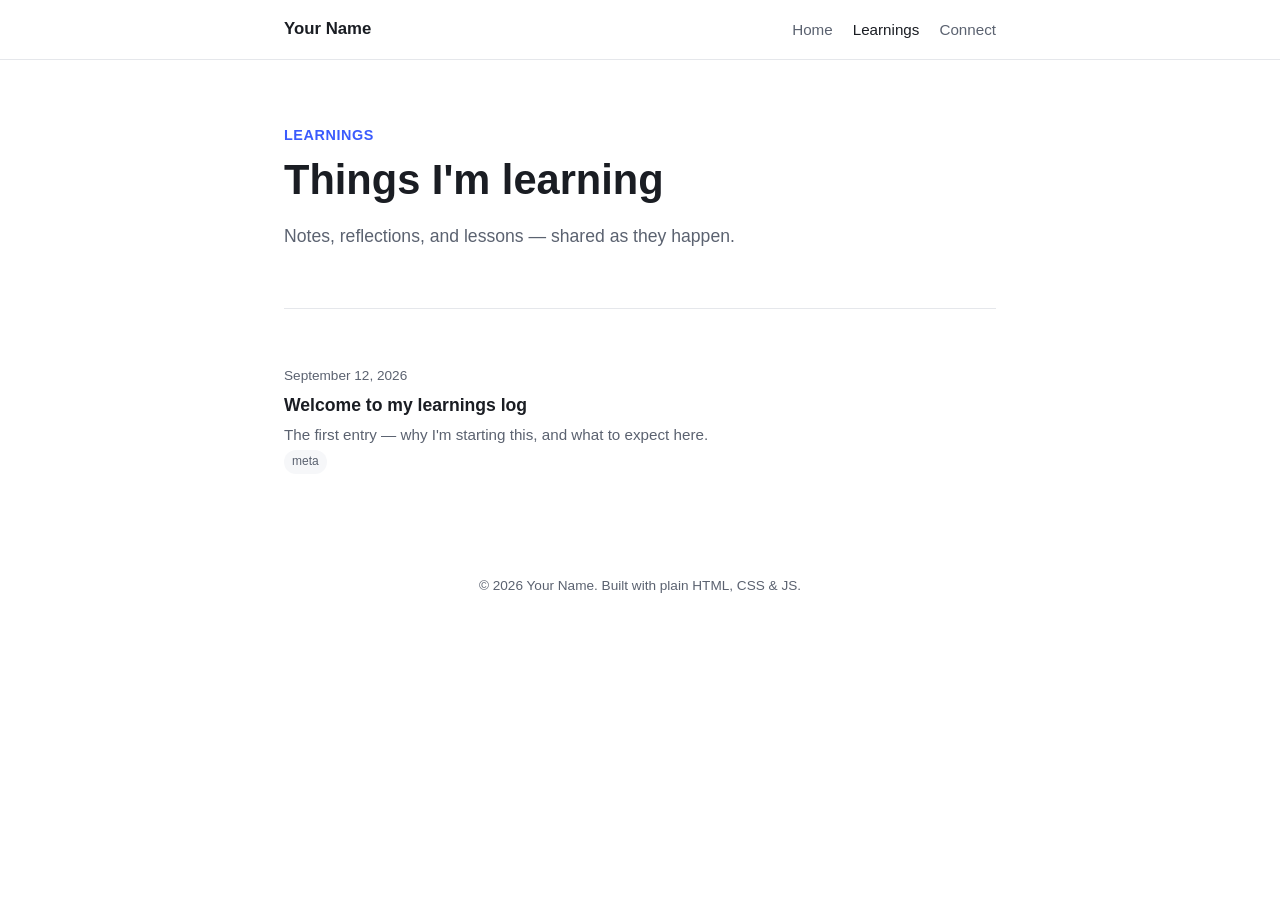
==== learnings.html @ 748f3de0 "Initial personal website scaffold Static HTML/CSS/JS site with Home/About, Learnings log, social lin" ====
<!doctype html>
<html lang="en">
<head>
  <meta charset="UTF-8" />
  <meta name="viewport" content="width=device-width, initial-scale=1.0" />
  <title>Learnings — Your Name</title>
  <meta name="description" content="Notes and learnings shared over time." />
  <link rel="stylesheet" href="css/style.css" />
</head>
<body>
  <header class="site-header">
    <nav class="nav">
      <a class="nav-brand" href="index.html">Your Name</a>
      <ul class="nav-links">
        <li><a href="index.html">Home</a></li>
        <li><a href="learnings.html">Learnings</a></li>
        <li><a href="index.html#connect">Connect</a></li>
      </ul>
    </nav>
  </header>

  <main class="container">
    <section class="hero">
      <p class="hero-eyebrow">Learnings</p>
      <h1>Things I'm learning</h1>
      <p class="lead">Notes, reflections, and lessons — shared as they happen.</p>
    </section>

    <section>
      <div id="learnings-list"></div>
    </section>
  </main>

  <footer class="site-footer">
    <p>&copy; <span id="year"></span> Your Name. Built with plain HTML, CSS &amp; JS.</p>
  </footer>

  <script src="js/data.js"></script>
  <script src="js/main.js"></script>
</body>
</html>
---- css/style.css ----
/* ===== Design tokens ===== */
:root {
  --bg: #ffffff;
  --bg-alt: #f6f7f9;
  --text: #1a1d23;
  --text-muted: #5b6270;
  --accent: #3b5bfd;
  --accent-hover: #2c46d1;
  --border: #e5e7eb;
  --card-bg: #ffffff;
  --shadow: 0 1px 3px rgba(0,0,0,0.06), 0 1px 2px rgba(0,0,0,0.04);
  --radius: 12px;
  --max-width: 760px;
  --font: -apple-system, BlinkMacSystemFont, "Segoe UI", Roboto, Helvetica, Arial, sans-serif;
}

@media (prefers-color-scheme: dark) {
  :root {
    --bg: #14161a;
    --bg-alt: #1b1e24;
    --text: #eceef1;
    --text-muted: #9aa2b1;
    --accent: #7b93ff;
    --accent-hover: #9aacff;
    --border: #2a2d35;
    --card-bg: #1b1e24;
    --shadow: 0 1px 3px rgba(0,0,0,0.4), 0 1px 2px rgba(0,0,0,0.3);
  }
}

* { box-sizing: border-box; }

html { scroll-behavior: smooth; }

body {
  margin: 0;
  font-family: var(--font);
  background: var(--bg);
  color: var(--text);
  line-height: 1.6;
  -webkit-font-smoothing: antialiased;
}

img { max-width: 100%; }

a {
  color: var(--accent);
  text-decoration: none;
}
a:hover { color: var(--accent-hover); text-decoration: underline; }

.container {
  max-width: var(--max-width);
  margin: 0 auto;
  padding: 0 24px;
}

/* ===== Header / Nav ===== */
.site-header {
  border-bottom: 1px solid var(--border);
  background: var(--bg);
  position: sticky;
  top: 0;
  z-index: 10;
  backdrop-filter: blur(8px);
}

.nav {
  display: flex;
  align-items: center;
  justify-content: space-between;
  padding: 16px 24px;
  max-width: var(--max-width);
  margin: 0 auto;
}

.nav-brand {
  font-weight: 700;
  font-size: 1.05rem;
  color: var(--text);
  text-decoration: none;
}
.nav-brand:hover { text-decoration: none; color: var(--accent); }

.nav-links {
  display: flex;
  gap: 20px;
  list-style: none;
  margin: 0;
  padding: 0;
}

.nav-links a {
  color: var(--text-muted);
  font-size: 0.95rem;
  font-weight: 500;
}
.nav-links a:hover, .nav-links a.active {
  color: var(--text);
  text-decoration: none;
}

/* ===== Hero ===== */
.hero {
  padding: 64px 0 40px;
}

.hero-eyebrow {
  color: var(--accent);
  font-weight: 600;
  font-size: 0.9rem;
  text-transform: uppercase;
  letter-spacing: 0.04em;
  margin: 0 0 8px;
}

.hero h1 {
  font-size: clamp(1.8rem, 4vw, 2.6rem);
  margin: 0 0 12px;
  line-height: 1.2;
}

.hero p.lead {
  font-size: 1.1rem;
  color: var(--text-muted);
  max-width: 60ch;
}

/* ===== Sections ===== */
section {
  padding: 40px 0;
  border-top: 1px solid var(--border);
}

section:first-of-type { border-top: none; }

h2.section-title {
  font-size: 1.5rem;
  margin: 0 0 16px;
}

/* ===== Social grid ===== */
.social-grid {
  display: grid;
  grid-template-columns: repeat(auto-fill, minmax(150px, 1fr));
  gap: 12px;
}

.social-card {
  display: flex;
  align-items: center;
  gap: 10px;
  padding: 14px 16px;
  border: 1px solid var(--border);
  border-radius: var(--radius);
  background: var(--card-bg);
  color: var(--text);
  font-weight: 600;
  font-size: 0.95rem;
  transition: transform 0.15s ease, box-shadow 0.15s ease;
}
.social-card:hover {
  box-shadow: var(--shadow);
  transform: translateY(-2px);
  text-decoration: none;
}
.social-card .icon { font-size: 1.3rem; }

/* ===== Learnings list ===== */
.learning-item {
  display: block;
  padding: 16px 0;
  border-bottom: 1px solid var(--border);
  color: var(--text);
}
.learning-item:hover { text-decoration: none; }
.learning-item:last-child { border-bottom: none; }

.learning-date {
  font-size: 0.85rem;
  color: var(--text-muted);
  display: block;
  margin-bottom: 4px;
}

.learning-title {
  font-size: 1.1rem;
  font-weight: 600;
  margin: 0 0 4px;
  color: var(--text);
}

.learning-excerpt {
  color: var(--text-muted);
  font-size: 0.95rem;
  margin: 0;
}

.tag {
  display: inline-block;
  font-size: 0.75rem;
  padding: 2px 8px;
  border-radius: 999px;
  background: var(--bg-alt);
  color: var(--text-muted);
  margin-right: 6px;
}

/* ===== Post page ===== */
.post-header { margin-bottom: 24px; }
.post-content h1 { font-size: 1.8rem; }
.post-content { max-width: 65ch; }
.post-content p { margin: 0 0 16px; }
.back-link { display: inline-block; margin-bottom: 24px; font-size: 0.9rem; }

/* ===== Contact ===== */
.contact-actions {
  display: flex;
  flex-wrap: wrap;
  gap: 12px;
}

.btn {
  display: inline-block;
  padding: 10px 20px;
  border-radius: 8px;
  background: var(--accent);
  color: #fff;
  font-weight: 600;
  font-size: 0.95rem;
}
.btn:hover { background: var(--accent-hover); color: #fff; text-decoration: none; }

.btn-outline {
  background: transparent;
  color: var(--text);
  border: 1px solid var(--border);
}
.btn-outline:hover { background: var(--bg-alt); color: var(--text); }

/* ===== Footer ===== */
.site-footer {
  padding: 32px 0 60px;
  color: var(--text-muted);
  font-size: 0.85rem;
  text-align: center;
}

/* ===== Responsive ===== */
@media (max-width: 480px) {
  .nav-links { gap: 12px; }
  .hero { padding: 40px 0 24px; }
}
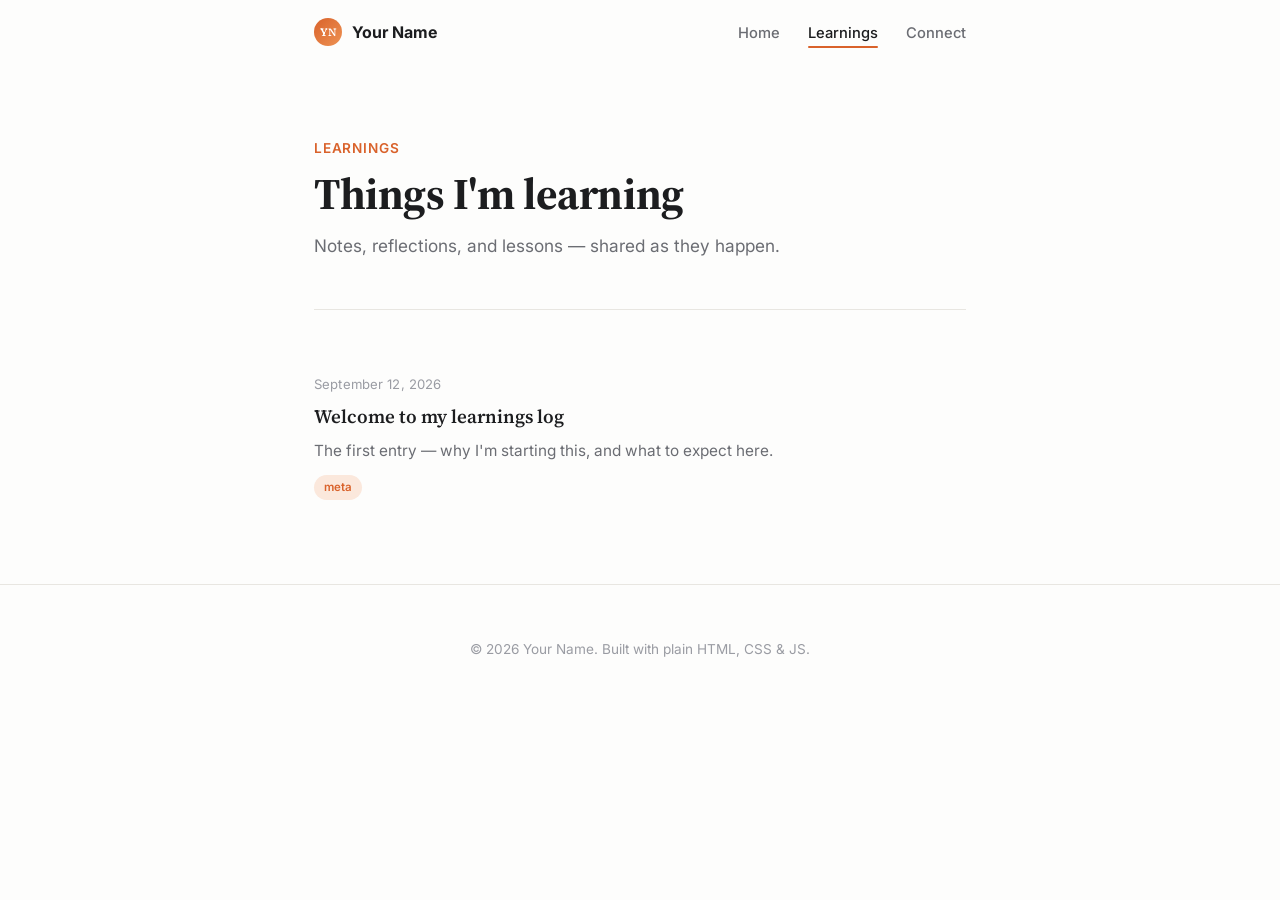
==== commit 667dd480: "Redesign: minimal editorial style with avatar, serif headings, SVG icons - New warm minimal palette " ====
--- a/learnings.html
+++ b/learnings.html
@@ -10,7 +10,10 @@
 <body>
   <header class="site-header">
     <nav class="nav">
-      <a class="nav-brand" href="index.html">Your Name</a>
+      <a class="nav-brand" href="index.html">
+        <span class="avatar mini-avatar"></span>
+        <span class="brand-name">Your Name</span>
+      </a>
       <ul class="nav-links">
         <li><a href="index.html">Home</a></li>
         <li><a href="learnings.html">Learnings</a></li>
@@ -20,7 +23,7 @@
   </header>
 
   <main class="container">
-    <section class="hero">
+    <section class="hero fade-in" style="display:block;">
       <p class="hero-eyebrow">Learnings</p>
       <h1>Things I'm learning</h1>
       <p class="lead">Notes, reflections, and lessons — shared as they happen.</p>
--- a/css/style.css
+++ b/css/style.css
@@ -1,35 +1,45 @@
+/* ===== Fonts ===== */
+@import url("https://fonts.googleapis.com/css2?family=Inter:wght@400;500;600;700;800&family=Source+Serif+4:opsz,wght@8..60,500;8..60,600&display=swap");
+
 /* ===== Design tokens ===== */
 :root {
-  --bg: #ffffff;
-  --bg-alt: #f6f7f9;
-  --text: #1a1d23;
-  --text-muted: #5b6270;
-  --accent: #3b5bfd;
-  --accent-hover: #2c46d1;
-  --border: #e5e7eb;
+  --bg: #fdfdfc;
+  --bg-alt: #f5f4f1;
+  --text: #1c1d1f;
+  --text-muted: #6b6d73;
+  --text-faint: #9a9ca3;
+  --accent: #d9622b;
+  --accent-soft: #fbe8dc;
+  --accent-contrast: #ffffff;
+  --border: #e8e6e1;
   --card-bg: #ffffff;
-  --shadow: 0 1px 3px rgba(0,0,0,0.06), 0 1px 2px rgba(0,0,0,0.04);
-  --radius: 12px;
-  --max-width: 760px;
-  --font: -apple-system, BlinkMacSystemFont, "Segoe UI", Roboto, Helvetica, Arial, sans-serif;
+  --shadow-sm: 0 1px 2px rgba(20, 20, 20, 0.04);
+  --shadow-md: 0 6px 20px rgba(20, 20, 20, 0.07);
+  --radius: 16px;
+  --radius-sm: 10px;
+  --max-width: 700px;
+  --font: "Inter", -apple-system, BlinkMacSystemFont, "Segoe UI", Roboto, Helvetica, Arial, sans-serif;
+  --font-serif: "Source Serif 4", Georgia, "Times New Roman", serif;
 }
 
 @media (prefers-color-scheme: dark) {
   :root {
-    --bg: #14161a;
-    --bg-alt: #1b1e24;
-    --text: #eceef1;
-    --text-muted: #9aa2b1;
-    --accent: #7b93ff;
-    --accent-hover: #9aacff;
-    --border: #2a2d35;
-    --card-bg: #1b1e24;
-    --shadow: 0 1px 3px rgba(0,0,0,0.4), 0 1px 2px rgba(0,0,0,0.3);
+    --bg: #17181b;
+    --bg-alt: #1e2024;
+    --text: #f2f1ee;
+    --text-muted: #a7a9b0;
+    --text-faint: #6f7178;
+    --accent: #f0824a;
+    --accent-soft: #3a2a20;
+    --accent-contrast: #17181b;
+    --border: #2b2d32;
+    --card-bg: #1e2024;
+    --shadow-sm: 0 1px 2px rgba(0, 0, 0, 0.3);
+    --shadow-md: 0 8px 24px rgba(0, 0, 0, 0.4);
   }
 }
 
 * { box-sizing: border-box; }
-
 html { scroll-behavior: smooth; }
 
 body {
@@ -37,8 +47,9 @@
   font-family: var(--font);
   background: var(--bg);
   color: var(--text);
-  line-height: 1.6;
+  line-height: 1.65;
   -webkit-font-smoothing: antialiased;
+  text-rendering: optimizeLegibility;
 }
 
 img { max-width: 100%; }
@@ -47,7 +58,7 @@
   color: var(--accent);
   text-decoration: none;
 }
-a:hover { color: var(--accent-hover); text-decoration: underline; }
+a:hover { text-decoration: underline; }
 
 .container {
   max-width: var(--max-width);
@@ -57,87 +68,153 @@
 
 /* ===== Header / Nav ===== */
 .site-header {
-  border-bottom: 1px solid var(--border);
-  background: var(--bg);
+  border-bottom: 1px solid transparent;
+  background: color-mix(in srgb, var(--bg) 88%, transparent);
   position: sticky;
   top: 0;
   z-index: 10;
-  backdrop-filter: blur(8px);
-}
+  backdrop-filter: blur(10px);
+  -webkit-backdrop-filter: blur(10px);
+  transition: border-color 0.2s ease;
+}
+.site-header.scrolled { border-bottom-color: var(--border); }
 
 .nav {
   display: flex;
   align-items: center;
   justify-content: space-between;
-  padding: 16px 24px;
+  padding: 18px 24px;
   max-width: var(--max-width);
   margin: 0 auto;
 }
 
 .nav-brand {
+  display: flex;
+  align-items: center;
+  gap: 10px;
   font-weight: 700;
-  font-size: 1.05rem;
-  color: var(--text);
-  text-decoration: none;
-}
-.nav-brand:hover { text-decoration: none; color: var(--accent); }
+  font-size: 1rem;
+  color: var(--text);
+}
+.nav-brand:hover { text-decoration: none; }
+
+.nav-brand .mini-avatar {
+  width: 28px;
+  height: 28px;
+  font-size: 0.7rem;
+}
 
 .nav-links {
   display: flex;
-  gap: 20px;
+  gap: 28px;
   list-style: none;
   margin: 0;
   padding: 0;
 }
 
 .nav-links a {
+  position: relative;
   color: var(--text-muted);
-  font-size: 0.95rem;
+  font-size: 0.92rem;
   font-weight: 500;
 }
-.nav-links a:hover, .nav-links a.active {
-  color: var(--text);
-  text-decoration: none;
+.nav-links a:hover { color: var(--text); text-decoration: none; }
+.nav-links a.active { color: var(--text); }
+.nav-links a.active::after {
+  content: "";
+  position: absolute;
+  left: 0; right: 0; bottom: -6px;
+  height: 2px;
+  background: var(--accent);
+  border-radius: 2px;
+}
+
+/* ===== Avatar ===== */
+.avatar {
+  border-radius: 50%;
+  display: inline-flex;
+  align-items: center;
+  justify-content: center;
+  font-family: var(--font-serif);
+  font-weight: 600;
+  color: var(--accent-contrast);
+  background: linear-gradient(135deg, var(--accent), #f4a15f 130%);
+  flex-shrink: 0;
+  user-select: none;
+}
+
+.avatar-lg {
+  width: 88px;
+  height: 88px;
+  font-size: 2rem;
+  box-shadow: var(--shadow-md);
 }
 
 /* ===== Hero ===== */
 .hero {
-  padding: 64px 0 40px;
+  padding: 72px 0 48px;
+  display: flex;
+  align-items: center;
+  gap: 24px;
 }
 
 .hero-eyebrow {
   color: var(--accent);
   font-weight: 600;
-  font-size: 0.9rem;
+  font-size: 0.85rem;
   text-transform: uppercase;
-  letter-spacing: 0.04em;
-  margin: 0 0 8px;
+  letter-spacing: 0.06em;
+  margin: 0 0 10px;
 }
 
 .hero h1 {
-  font-size: clamp(1.8rem, 4vw, 2.6rem);
+  font-family: var(--font-serif);
+  font-size: clamp(1.9rem, 4.2vw, 2.75rem);
   margin: 0 0 12px;
-  line-height: 1.2;
+  line-height: 1.15;
+  letter-spacing: -0.01em;
 }
 
 .hero p.lead {
-  font-size: 1.1rem;
+  font-size: 1.08rem;
   color: var(--text-muted);
-  max-width: 60ch;
+  max-width: 52ch;
+  margin: 0;
+}
+
+@media (max-width: 560px) {
+  .hero { flex-direction: column; align-items: flex-start; text-align: left; gap: 20px; }
 }
 
 /* ===== Sections ===== */
 section {
-  padding: 40px 0;
+  padding: 44px 0;
   border-top: 1px solid var(--border);
 }
-
 section:first-of-type { border-top: none; }
 
+.section-eyebrow {
+  color: var(--accent);
+  font-weight: 600;
+  font-size: 0.78rem;
+  text-transform: uppercase;
+  letter-spacing: 0.07em;
+  margin: 0 0 8px;
+}
+
 h2.section-title {
-  font-size: 1.5rem;
-  margin: 0 0 16px;
-}
+  font-family: var(--font-serif);
+  font-size: 1.55rem;
+  margin: 0 0 18px;
+  letter-spacing: -0.01em;
+}
+
+.section-head { margin-bottom: 20px; }
+
+/* ===== About prose ===== */
+.prose { color: var(--text); }
+.prose p { margin: 0 0 14px; }
+.prose p:last-child { margin-bottom: 0; }
 
 /* ===== Social grid ===== */
 .social-grid {
@@ -149,105 +226,163 @@
 .social-card {
   display: flex;
   align-items: center;
-  gap: 10px;
-  padding: 14px 16px;
+  gap: 12px;
+  padding: 16px 18px;
   border: 1px solid var(--border);
-  border-radius: var(--radius);
+  border-radius: var(--radius-sm);
   background: var(--card-bg);
   color: var(--text);
   font-weight: 600;
-  font-size: 0.95rem;
-  transition: transform 0.15s ease, box-shadow 0.15s ease;
+  font-size: 0.94rem;
+  transition: transform 0.15s ease, box-shadow 0.15s ease, border-color 0.15s ease;
 }
 .social-card:hover {
-  box-shadow: var(--shadow);
+  box-shadow: var(--shadow-md);
   transform: translateY(-2px);
+  border-color: var(--accent);
   text-decoration: none;
 }
-.social-card .icon { font-size: 1.3rem; }
+.social-card .icon {
+  width: 20px;
+  height: 20px;
+  flex-shrink: 0;
+  color: var(--accent);
+}
+.social-card .icon svg { width: 100%; height: 100%; }
 
 /* ===== Learnings list ===== */
 .learning-item {
   display: block;
-  padding: 16px 0;
+  padding: 20px 0;
   border-bottom: 1px solid var(--border);
   color: var(--text);
 }
 .learning-item:hover { text-decoration: none; }
+.learning-item:hover .learning-title { color: var(--accent); }
 .learning-item:last-child { border-bottom: none; }
 
 .learning-date {
-  font-size: 0.85rem;
-  color: var(--text-muted);
+  font-size: 0.82rem;
+  color: var(--text-faint);
   display: block;
-  margin-bottom: 4px;
+  margin-bottom: 6px;
+  letter-spacing: 0.01em;
 }
 
 .learning-title {
-  font-size: 1.1rem;
-  font-weight: 600;
-  margin: 0 0 4px;
-  color: var(--text);
+  font-family: var(--font-serif);
+  font-size: 1.18rem;
+  font-weight: 600;
+  margin: 0 0 6px;
+  color: var(--text);
+  transition: color 0.15s ease;
 }
 
 .learning-excerpt {
   color: var(--text-muted);
-  font-size: 0.95rem;
-  margin: 0;
+  font-size: 0.96rem;
+  margin: 0 0 8px;
 }
 
 .tag {
   display: inline-block;
-  font-size: 0.75rem;
-  padding: 2px 8px;
+  font-size: 0.72rem;
+  font-weight: 600;
+  padding: 3px 10px;
   border-radius: 999px;
-  background: var(--bg-alt);
-  color: var(--text-muted);
+  background: var(--accent-soft);
+  color: var(--accent);
   margin-right: 6px;
+  letter-spacing: 0.01em;
 }
 
 /* ===== Post page ===== */
-.post-header { margin-bottom: 24px; }
-.post-content h1 { font-size: 1.8rem; }
+.post-header { margin-bottom: 28px; }
+.post-header h1 {
+  font-family: var(--font-serif);
+  font-size: clamp(1.6rem, 3.5vw, 2.1rem);
+  margin: 10px 0 0;
+  letter-spacing: -0.01em;
+}
 .post-content { max-width: 65ch; }
 .post-content p { margin: 0 0 16px; }
-.back-link { display: inline-block; margin-bottom: 24px; font-size: 0.9rem; }
+.post-content code {
+  background: var(--bg-alt);
+  padding: 2px 6px;
+  border-radius: 4px;
+  font-size: 0.9em;
+}
+.back-link {
+  display: inline-flex;
+  align-items: center;
+  gap: 6px;
+  margin-bottom: 28px;
+  font-size: 0.9rem;
+  font-weight: 500;
+  color: var(--text-muted);
+}
+.back-link:hover { color: var(--accent); text-decoration: none; }
 
 /* ===== Contact ===== */
 .contact-actions {
   display: flex;
   flex-wrap: wrap;
   gap: 12px;
+  margin-top: 18px;
 }
 
 .btn {
-  display: inline-block;
-  padding: 10px 20px;
-  border-radius: 8px;
+  display: inline-flex;
+  align-items: center;
+  gap: 8px;
+  padding: 12px 22px;
+  border-radius: 999px;
   background: var(--accent);
-  color: #fff;
+  color: var(--accent-contrast) !important;
   font-weight: 600;
   font-size: 0.95rem;
-}
-.btn:hover { background: var(--accent-hover); color: #fff; text-decoration: none; }
+  transition: transform 0.15s ease, box-shadow 0.15s ease;
+}
+.btn:hover {
+  text-decoration: none;
+  box-shadow: var(--shadow-md);
+  transform: translateY(-1px);
+}
 
 .btn-outline {
   background: transparent;
-  color: var(--text);
+  color: var(--text) !important;
   border: 1px solid var(--border);
 }
-.btn-outline:hover { background: var(--bg-alt); color: var(--text); }
+.btn-outline:hover { background: var(--bg-alt); }
 
 /* ===== Footer ===== */
 .site-footer {
-  padding: 32px 0 60px;
-  color: var(--text-muted);
+  padding: 40px 0 70px;
+  color: var(--text-faint);
   font-size: 0.85rem;
   text-align: center;
+  border-top: 1px solid var(--border);
+  margin-top: 20px;
+}
+
+/* ===== Utility / fade-in ===== */
+.fade-in {
+  animation: fadeIn 0.5s ease both;
+}
+@keyframes fadeIn {
+  from { opacity: 0; transform: translateY(6px); }
+  to { opacity: 1; transform: translateY(0); }
+}
+
+@media (prefers-reduced-motion: reduce) {
+  html { scroll-behavior: auto; }
+  .fade-in { animation: none; }
 }
 
 /* ===== Responsive ===== */
 @media (max-width: 480px) {
-  .nav-links { gap: 12px; }
-  .hero { padding: 40px 0 24px; }
-}
+  .nav-links { gap: 16px; }
+  .nav-brand span.brand-name { display: none; }
+  .hero { padding: 44px 0 28px; }
+}
